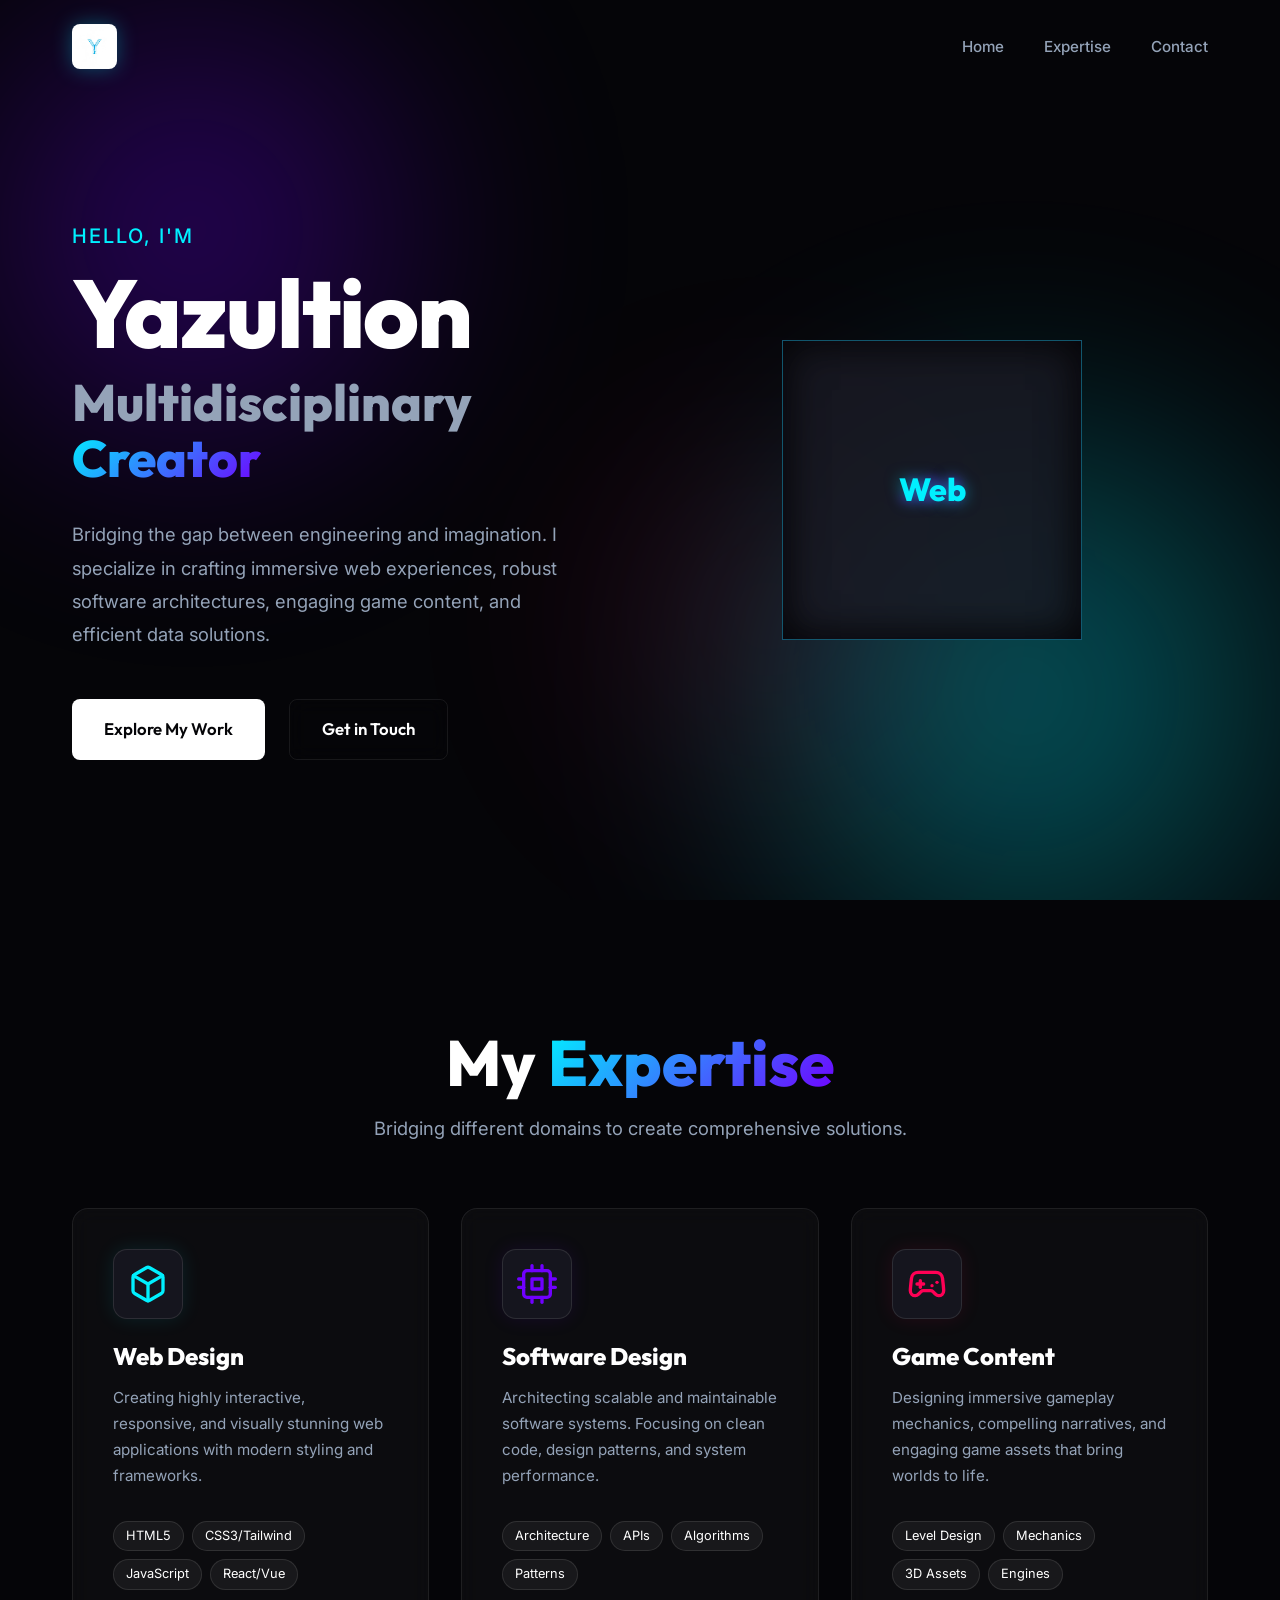
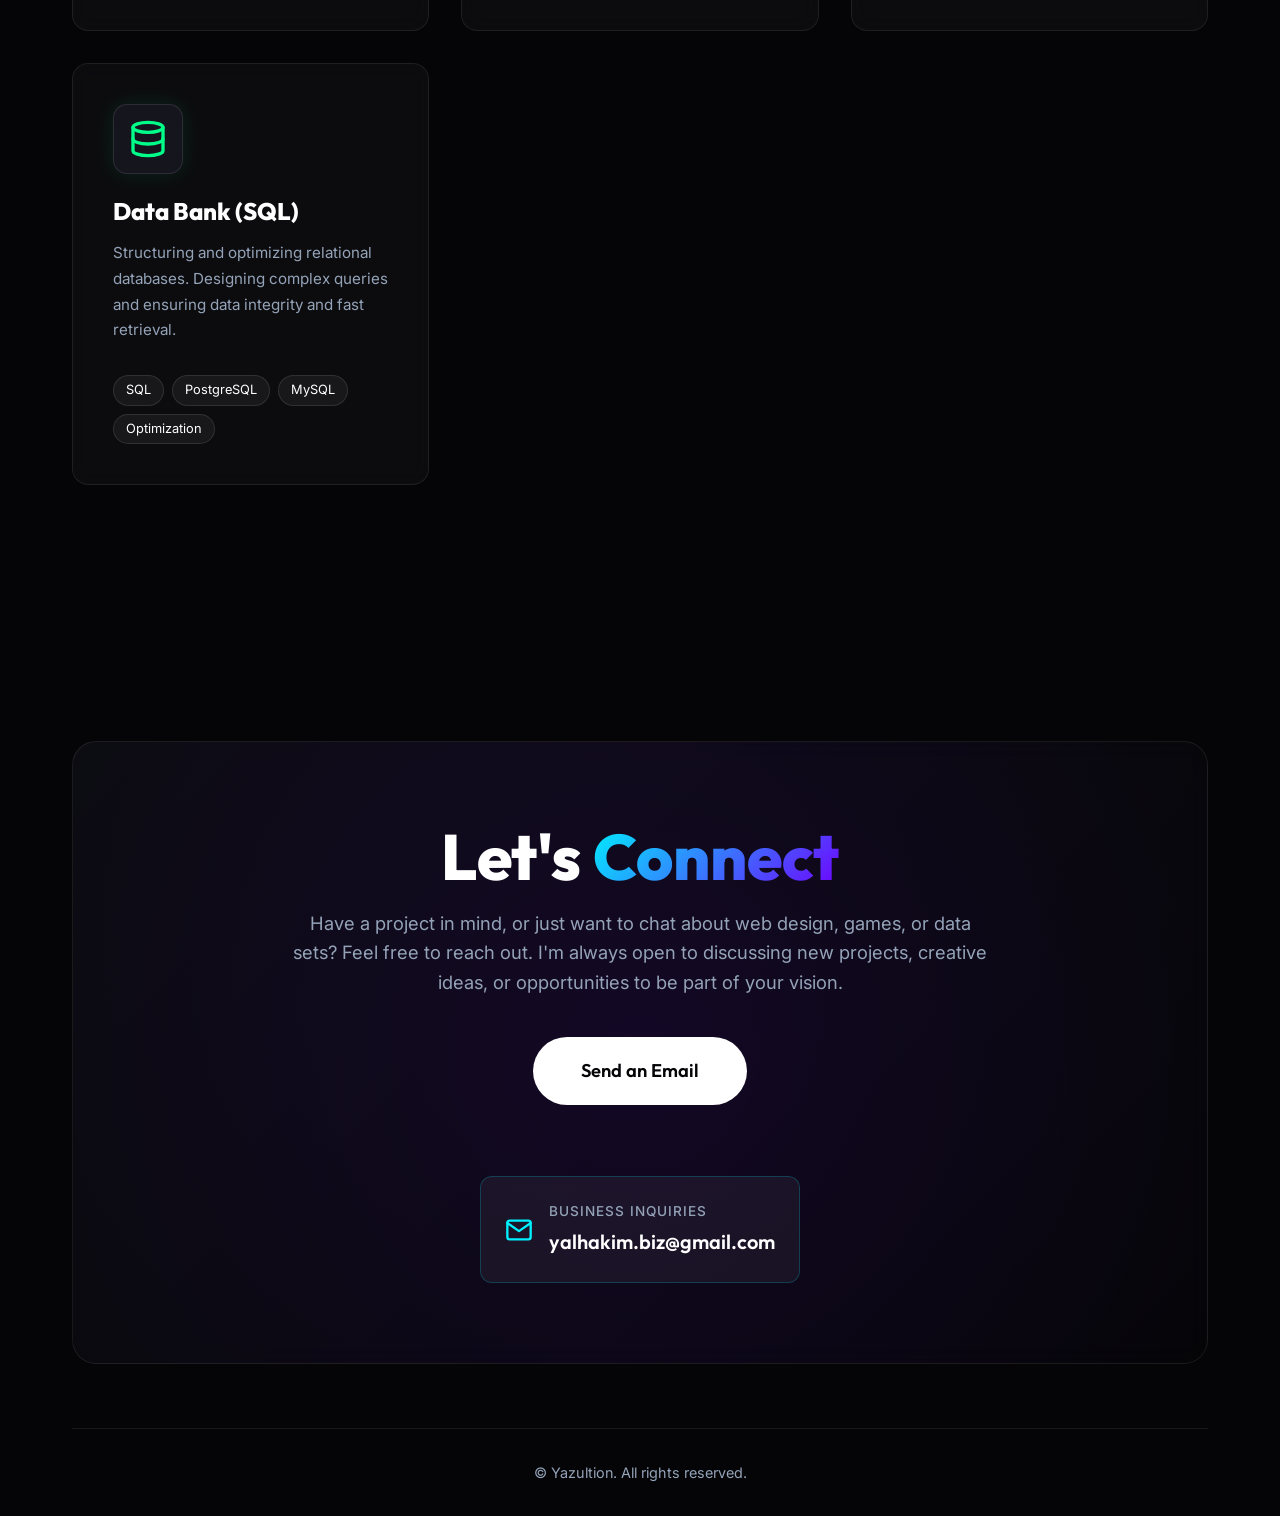
==== index.html @ 57353bc3 "Initial commit" ====
<!DOCTYPE html>
<html lang="en">

<head>
    <meta charset="UTF-8">
    <meta name="viewport" content="width=device-width, initial-scale=1.0">
    <title>Yazultion | Portfolio</title>
    <meta name="description"
        content="Portfolio of Yazultion - Web Design, Software Design, Game Content, Data Bank (SQL)">

    <!-- Google Fonts -->
    <link rel="preconnect" href="https://fonts.googleapis.com">
    <link rel="preconnect" href="https://fonts.gstatic.com" crossorigin>
    <link
        href="https://fonts.googleapis.com/css2?family=Inter:wght@300;400;500;600&family=Outfit:wght@400;600;800;900&display=swap"
        rel="stylesheet">

    <!-- Core Styles -->
    <link rel="stylesheet" href="style.css">

    <!-- Favicon -->
    <link rel="icon" type="image/png" href="Sophisticated%20Cyan%20'Y'%20Logo%20Design.png">
</head>

<body>
    <div class="background-effects">
        <div class="glow-orb orb-1"></div>
        <div class="glow-orb orb-2"></div>
        <div class="glow-orb orb-3"></div>
    </div>

    <!-- Navigation -->
    <nav class="navbar">
        <div class="nav-container">
            <a href="index.html" class="logo">
                <img src="Sophisticated%20Cyan%20'Y'%20Logo%20Design.png" alt="Yazultion" class="logo-img">
            </a>
            <ul class="nav-links">
                <li><a href="#home">Home</a></li>
                <li><a href="#expertise">Expertise</a></li>
                <li><a href="#contact">Contact</a></li>
            </ul>
        </div>
    </nav>

    <!-- Hero Section -->
    <section id="home" class="hero fade-in">
        <div class="hero-content">
            <p class="greeting">Hello, I'm</p>
            <h1 class="name">Yazultion</h1>
            <h2 class="role">Multidisciplinary <span class="gradient-text">Creator</span></h2>
            <p class="bio">
                Bridging the gap between engineering and imagination.
                I specialize in crafting immersive web experiences, robust software architectures,
                engaging game content, and efficient data solutions.
            </p>
            <div class="hero-cta">
                <a href="#expertise" class="btn btn-primary">Explore My Work</a>
                <a href="#contact" class="btn btn-secondary">Get in Touch</a>
            </div>
        </div>
        <div class="hero-visual">
            <!-- Geometric/Abstract representation of skills -->
            <div class="cube-container">
                <div class="cube">
                    <div class="face front">Web</div>
                    <div class="face back">SQL</div>
                    <div class="face right">Soft</div>
                    <div class="face left">Game</div>
                    <div class="face top">Code</div>
                    <div class="face bottom">Data</div>
                </div>
            </div>
        </div>
    </section>

    <!-- Expertise / Skills Section -->
    <section id="expertise" class="skills-section fade-in">
        <div class="section-header">
            <h2 class="section-title">My <span class="gradient-text">Expertise</span></h2>
            <p class="section-subtitle">Bridging different domains to create comprehensive solutions.</p>
        </div>

        <div class="skills-grid">
            <!-- Web Design -->
            <a href="web-design.html" class="skill-card hover-glow" style="text-decoration: none;"
                data-color="var(--accent-1)">
                <div class="card-icon">
                    <svg width="40" height="40" viewBox="0 0 24 24" fill="none" stroke="currentColor" stroke-width="2"
                        stroke-linecap="round" stroke-linejoin="round">
                        <path
                            d="M21 16V8a2 2 0 0 0-1-1.73l-7-4a2 2 0 0 0-2 0l-7 4A2 2 0 0 0 3 8v8a2 2 0 0 0 1 1.73l7 4a2 2 0 0 0 2 0l7-4A2 2 0 0 0 21 16z">
                        </path>
                        <polyline points="3.27 6.96 12 12.01 20.73 6.96"></polyline>
                        <line x1="12" y1="22.08" x2="12" y2="12"></line>
                    </svg>
                </div>
                <h3>Web Design</h3>
                <p>Creating highly interactive, responsive, and visually stunning web applications with modern styling
                    and frameworks.</p>
                <div class="tech-tags">
                    <span>HTML5</span>
                    <span>CSS3/Tailwind</span>
                    <span>JavaScript</span>
                    <span>React/Vue</span>
                </div>
            </a>

            <!-- Software Design -->
            <a href="software-design.html" class="skill-card hover-glow" style="text-decoration: none;"
                data-color="var(--accent-2)">
                <div class="card-icon">
                    <svg width="40" height="40" viewBox="0 0 24 24" fill="none" stroke="currentColor" stroke-width="2"
                        stroke-linecap="round" stroke-linejoin="round">
                        <rect x="4" y="4" width="16" height="16" rx="2" ry="2"></rect>
                        <rect x="9" y="9" width="6" height="6"></rect>
                        <line x1="9" y1="1" x2="9" y2="4"></line>
                        <line x1="15" y1="1" x2="15" y2="4"></line>
                        <line x1="9" y1="20" x2="9" y2="23"></line>
                        <line x1="15" y1="20" x2="15" y2="23"></line>
                        <line x1="20" y1="9" x2="23" y2="9"></line>
                        <line x1="20" y1="14" x2="23" y2="14"></line>
                        <line x1="1" y1="9" x2="4" y2="9"></line>
                        <line x1="1" y1="14" x2="4" y2="14"></line>
                    </svg>
                </div>
                <h3>Software Design</h3>
                <p>Architecting scalable and maintainable software systems. Focusing on clean code, design patterns, and
                    system performance.</p>
                <div class="tech-tags">
                    <span>Architecture</span>
                    <span>APIs</span>
                    <span>Algorithms</span>
                    <span>Patterns</span>
                </div>
            </a>

            <!-- Game Content -->
            <a href="game-content.html" class="skill-card hover-glow" style="text-decoration: none;"
                data-color="var(--accent-3)">
                <div class="card-icon">
                    <svg width="40" height="40" viewBox="0 0 24 24" fill="none" stroke="currentColor" stroke-width="2"
                        stroke-linecap="round" stroke-linejoin="round">
                        <line x1="6" y1="12" x2="10" y2="12"></line>
                        <line x1="8" y1="10" x2="8" y2="14"></line>
                        <line x1="15" y1="13" x2="15.01" y2="13"></line>
                        <line x1="18" y1="11" x2="18.01" y2="11"></line>
                        <path
                            d="M17.32 5H6.68a4 4 0 0 0-3.978 3.59c-.006.052-.01.101-.017.152C2.604 9.416 2 14.456 2 16a3 3 0 0 0 3 3c1 0 1.5-.5 2-1l1.414-1.414A2 2 0 0 1 9.828 16h4.344a2 2 0 0 1 1.414.586L17 18c.5.5 1 1 2 1a3 3 0 0 0 3-3c0-1.545-.604-6.584-.685-7.258-.007-.05-.011-.1-.017-.151A4 4 0 0 0 17.32 5z">
                        </path>
                    </svg>
                </div>
                <h3>Game Content</h3>
                <p>Designing immersive gameplay mechanics, compelling narratives, and engaging game assets that bring
                    worlds to life.</p>
                <div class="tech-tags">
                    <span>Level Design</span>
                    <span>Mechanics</span>
                    <span>3D Assets</span>
                    <span>Engines</span>
                </div>
            </a>

            <!-- Data Bank (SQL) -->
            <a href="data-bank.html" class="skill-card hover-glow" style="text-decoration: none;" data-color="#00ff88">
                <div class="card-icon">
                    <svg width="40" height="40" viewBox="0 0 24 24" fill="none" stroke="currentColor" stroke-width="2"
                        stroke-linecap="round" stroke-linejoin="round">
                        <ellipse cx="12" cy="5" rx="9" ry="3"></ellipse>
                        <path d="M21 12c0 1.66-4 3-9 3s-9-1.34-9-3"></path>
                        <path d="M3 5v14c0 1.66 4 3 9 3s9-1.34 9-3V5"></path>
                    </svg>
                </div>
                <h3>Data Bank (SQL)</h3>
                <p>Structuring and optimizing relational databases. Designing complex queries and ensuring data
                    integrity and fast retrieval.</p>
                <div class="tech-tags">
                    <span>SQL</span>
                    <span>PostgreSQL</span>
                    <span>MySQL</span>
                    <span>Optimization</span>
                </div>
            </a>
        </div>
    </section>

    <!-- Contact & Footer Section -->
    <section id="contact" class="contact-section fade-in">
        <div class="contact-container">
            <div class="contact-text">
                <h2 class="section-title">Let's <span class="gradient-text">Connect</span></h2>
                <p>Have a project in mind, or just want to chat about web design, games, or data sets? Feel free to
                    reach out. I'm always open to discussing new projects, creative ideas, or opportunities to be part
                    of your vision.</p>
                <a href="mailto:yalhakim.biz@gmail.com" class="btn btn-primary contact-btn">Send an Email</a>
            </div>

            <div class="business-email-box"
                style="margin-top: 1rem; padding: 1.5rem; background: rgba(255, 255, 255, 0.05); border: 1px solid rgba(0, 240, 255, 0.2); border-radius: 12px; display: inline-flex; align-items: center; gap: 1rem; transition: all 0.3s ease;">
                <svg width="28" height="28" viewBox="0 0 24 24" fill="none" stroke="var(--accent-1)" stroke-width="2"
                    stroke-linecap="round" stroke-linejoin="round">
                    <path d="M4 4h16c1.1 0 2 .9 2 2v12c0 1.1-.9 2-2 2H4c-1.1 0-2-.9-2-2V6c0-1.1.9-2 2-2z"></path>
                    <polyline points="22,6 12,13 2,6"></polyline>
                </svg>
                <div style="text-align: left;">
                    <div
                        style="font-size: 0.85rem; color: var(--text-secondary); text-transform: uppercase; letter-spacing: 1px; font-weight: 500;">
                        Business Inquiries</div>
                    <a href="mailto:yalhakim.biz@gmail.com"
                        style="color: var(--text-primary); text-decoration: none; font-size: 1.25rem; font-family: var(--font-heading); font-weight: 600; display: block; margin-top: 0.2rem;">yalhakim.biz@gmail.com</a>
                </div>
            </div>
        </div>

        <footer class="footer">
            <p>&copy; <span id="current-year"></span> Yazultion. All rights reserved.</p>
        </footer>
    </section>

    <!-- Core Logic -->
    <script src="script.js"></script>
</body>

</html>
---- style.css ----
/* =========================================
   CSS Reset & Custom Properties
   ========================================= */
:root {
    /* Colors */
    --bg-color: #050508;
    --surface-color: rgba(255, 255, 255, 0.03);
    --surface-border: rgba(255, 255, 255, 0.08);

    --text-primary: #ffffff;
    --text-secondary: #94a3b8;

    --accent-1: #00f0ff;
    /* Electric Cyan */
    --accent-2: #7000ff;
    /* Neon Purple */
    --accent-3: #ff0055;
    /* Hot Pink */

    /* Typography */
    --font-heading: 'Outfit', sans-serif;
    --font-body: 'Inter', sans-serif;

    /* Layout */
    --container-width: 1200px;
}

* {
    margin: 0;
    padding: 0;
    box-sizing: border-box;
}

html {
    scroll-behavior: smooth;
}

body {
    background-color: var(--bg-color);
    color: var(--text-primary);
    font-family: var(--font-body);
    line-height: 1.6;
    overflow-x: hidden;
    position: relative;
}

::selection {
    background-color: var(--accent-2);
    color: white;
}

/* =========================================
   Background Effects
   ========================================= */
.background-effects {
    position: fixed;
    top: 0;
    left: 0;
    width: 100vw;
    height: 100vh;
    z-index: -1;
    overflow: hidden;
    pointer-events: none;
}

.glow-orb {
    position: absolute;
    border-radius: 50%;
    filter: blur(100px);
    opacity: 0.4;
    animation: float 20s infinite alternate cubic-bezier(0.4, 0, 0.2, 1);
}

.orb-1 {
    top: -10%;
    left: -10%;
    width: 50vw;
    height: 50vw;
    background: radial-gradient(circle, var(--accent-2) 0%, transparent 70%);
}

.orb-2 {
    bottom: -20%;
    right: -10%;
    width: 60vw;
    height: 60vw;
    background: radial-gradient(circle, var(--accent-1) 0%, transparent 70%);
    animation-delay: -5s;
}

.orb-3 {
    top: 40%;
    left: 40%;
    width: 40vw;
    height: 40vw;
    background: radial-gradient(circle, var(--accent-3) 0%, transparent 70%);
    opacity: 0.15;
    animation-delay: -10s;
}

@keyframes float {
    0% {
        transform: translate(0, 0) scale(1);
    }

    100% {
        transform: translate(5%, 10%) scale(1.1);
    }
}

/* =========================================
   Typography & Utilities
   ========================================= */
h1,
h2,
h3,
h4,
h5,
h6 {
    font-family: var(--font-heading);
    font-weight: 800;
    line-height: 1.1;
}

.gradient-text {
    background: linear-gradient(135deg, var(--accent-1), var(--accent-2));
    -webkit-background-clip: text;
    -webkit-text-fill-color: transparent;
    background-clip: text;
    display: inline-block;
}

.fade-in {
    opacity: 0;
    transform: translateY(30px);
    transition: opacity 1s cubic-bezier(0.2, 0.8, 0.2, 1),
        transform 1s cubic-bezier(0.2, 0.8, 0.2, 1);
}

.fade-in.visible {
    opacity: 1;
    transform: translateY(0);
}

/* =========================================
   Navigation
   ========================================= */
.navbar {
    position: fixed;
    top: 0;
    left: 0;
    width: 100%;
    padding: 1.5rem 0;
    z-index: 100;
    transition: all 0.4s ease;
    backdrop-filter: blur(0px);
    background: transparent;
    border-bottom: 1px solid transparent;
}

.navbar.scrolled {
    padding: 1rem 0;
    background: rgba(5, 5, 8, 0.7);
    backdrop-filter: blur(12px);
    border-bottom: 1px solid var(--surface-border);
}

.nav-container {
    max-width: var(--container-width);
    margin: 0 auto;
    padding: 0 2rem;
    display: flex;
    justify-content: space-between;
    align-items: center;
}

.logo {
    display: flex;
    align-items: center;
    text-decoration: none;
}

.logo-img {
    height: 45px;
    /* Adjust as needed */
    width: auto;
    object-fit: contain;
    border-radius: 8px;
    filter: drop-shadow(0 0 10px rgba(0, 240, 255, 0.3));
    /* Cyan glow */
}

.nav-links {
    display: flex;
    list-style: none;
    gap: 2.5rem;
}

.nav-links a {
    color: var(--text-secondary);
    text-decoration: none;
    font-size: 0.95rem;
    font-weight: 500;
    transition: color 0.3s ease;
    position: relative;
}

.nav-links a::after {
    content: '';
    position: absolute;
    bottom: -5px;
    left: 0;
    width: 0;
    height: 2px;
    background: linear-gradient(90deg, var(--accent-1), var(--accent-2));
    transition: width 0.3s ease;
}

.nav-links a:hover {
    color: var(--text-primary);
}

.nav-links a:hover::after {
    width: 100%;
}

/* =========================================
   Buttons
   ========================================= */
.btn {
    display: inline-flex;
    align-items: center;
    justify-content: center;
    padding: 1rem 2rem;
    border-radius: 8px;
    font-family: var(--font-heading);
    font-weight: 600;
    text-decoration: none;
    transition: all 0.3s ease;
    cursor: pointer;
    font-size: 1.05rem;
    position: relative;
    overflow: hidden;
    z-index: 1;
}

.btn-primary {
    background: var(--text-primary);
    color: var(--bg-color);
    border: none;
}

.btn-primary::before {
    content: '';
    position: absolute;
    top: 0;
    left: 0;
    width: 100%;
    height: 100%;
    background: linear-gradient(135deg, var(--accent-1), var(--accent-2));
    z-index: -1;
    opacity: 0;
    transition: opacity 0.3s ease;
}

.btn-primary:hover {
    color: white;
    box-shadow: 0 10px 25px rgba(112, 0, 255, 0.4);
    transform: translateY(-2px);
}

.btn-primary:hover::before {
    opacity: 1;
}

.btn-secondary {
    background: transparent;
    color: var(--text-primary);
    border: 1px solid var(--surface-border);
    backdrop-filter: blur(10px);
}

.btn-secondary:hover {
    border-color: rgba(255, 255, 255, 0.3);
    background: rgba(255, 255, 255, 0.05);
    transform: translateY(-2px);
}

/* =========================================
   Hero Section
   ========================================= */
.hero {
    min-height: 100vh;
    display: flex;
    align-items: center;
    padding: 0 2rem;
    max-width: var(--container-width);
    margin: 0 auto;
    position: relative;
    padding-top: 80px;
    /* Account for navbar */
}

.hero-content {
    flex: 1;
    z-index: 10;
    padding-right: 2rem;
}

.greeting {
    font-size: 1.25rem;
    color: var(--accent-1);
    font-weight: 500;
    margin-bottom: 0.5rem;
    letter-spacing: 2px;
    text-transform: uppercase;
}

.name {
    font-size: clamp(4rem, 8vw, 6rem);
    margin-bottom: 0.5rem;
    letter-spacing: -2px;
}

.role {
    font-size: clamp(2rem, 4vw, 3.5rem);
    color: var(--text-secondary);
    margin-bottom: 2rem;
}

.bio {
    font-size: 1.15rem;
    color: var(--text-secondary);
    max-width: 500px;
    margin-bottom: 3rem;
    line-height: 1.8;
}

.hero-cta {
    display: flex;
    gap: 1.5rem;
}

.hero-visual {
    flex: 1;
    display: flex;
    justify-content: center;
    align-items: center;
    perspective: 1000px;
}

/* CSS 3D Cube Animation */
.cube-container {
    width: 300px;
    height: 300px;
}

.cube {
    width: 100%;
    height: 100%;
    position: relative;
    transform-style: preserve-3d;
    animation: rotate 20s infinite linear;
}

.face {
    position: absolute;
    width: 300px;
    height: 300px;
    background: rgba(25, 25, 35, 0.6);
    border: 1px solid rgba(255, 255, 255, 0.1);
    backdrop-filter: blur(5px);
    display: flex;
    align-items: center;
    justify-content: center;
    font-family: var(--font-heading);
    font-size: 2rem;
    font-weight: 800;
    color: rgba(255, 255, 255, 0.8);
    box-shadow: inset 0 0 40px rgba(0, 0, 0, 0.8);
}

.front {
    transform: translateZ(150px);
    border-color: rgba(0, 240, 255, 0.3);
    color: var(--accent-1);
    text-shadow: 0 0 15px rgba(0, 240, 255, 0.5);
}

.back {
    transform: rotateY(180deg) translateZ(150px);
    border-color: rgba(112, 0, 255, 0.3);
    color: var(--accent-2);
    text-shadow: 0 0 15px rgba(112, 0, 255, 0.5);
}

.right {
    transform: rotateY(90deg) translateZ(150px);
}

.left {
    transform: rotateY(-90deg) translateZ(150px);
}

.top {
    transform: rotateX(90deg) translateZ(150px);
}

.bottom {
    transform: rotateX(-90deg) translateZ(150px);
}

@keyframes rotate {
    0% {
        transform: rotateX(0deg) rotateY(0deg);
    }

    100% {
        transform: rotateX(360deg) rotateY(360deg);
    }
}

/* =========================================
   Responsive Media Queries
   ========================================= */
@media (max-width: 992px) {
    .hero {
        flex-direction: column;
        justify-content: center;
        text-align: center;
        gap: 4rem;
    }

    .hero-content {
        padding-right: 0;
        display: flex;
        flex-direction: column;
        align-items: center;
    }

    .bio {
        text-align: center;
    }

    .cube-container {
        width: 250px;
        height: 250px;
    }

    .face {
        width: 250px;
        height: 250px;
    }

    .front {
        transform: translateZ(125px);
    }

    .back {
        transform: rotateY(180deg) translateZ(125px);
    }

    .right {
        transform: rotateY(90deg) translateZ(125px);
    }

    .left {
        transform: rotateY(-90deg) translateZ(125px);
    }

    .top {
        transform: rotateX(90deg) translateZ(125px);
    }

    .bottom {
        transform: rotateX(-90deg) translateZ(125px);
    }
}

@media (max-width: 768px) {
    .nav-links {
        display: none;
        /* simple burger menu could be added later */
    }

    .hero-cta {
        flex-direction: column;
        width: 100%;
        max-width: 300px;
    }
}

/* =========================================
   Skills Section
   ========================================= */
.skills-section {
    padding: 8rem 2rem;
    max-width: var(--container-width);
    margin: 0 auto;
    position: relative;
    z-index: 10;
}

.section-header {
    text-align: center;
    margin-bottom: 4rem;
}

.section-title {
    font-size: clamp(2.5rem, 5vw, 4rem);
    margin-bottom: 1rem;
}

.section-subtitle {
    color: var(--text-secondary);
    font-size: 1.15rem;
    max-width: 600px;
    margin: 0 auto;
}

.skills-grid {
    display: grid;
    grid-template-columns: repeat(auto-fit, minmax(280px, 1fr));
    gap: 2rem;
}

.skill-card {
    background: var(--surface-color);
    border: 1px solid var(--surface-border);
    border-radius: 16px;
    padding: 2.5rem;
    backdrop-filter: blur(10px);
    transition: all 0.4s ease;
    position: relative;
    overflow: hidden;
    cursor: pointer;
    display: flex;
    flex-direction: column;
}

.skill-card::before {
    content: '';
    position: absolute;
    top: 0;
    left: 0;
    width: 100%;
    height: 100%;
    background: radial-gradient(800px circle at var(--mouse-x, 0) var(--mouse-y, 0), rgba(255, 255, 255, 0.06), transparent 40%);
    z-index: 0;
    opacity: 0;
    transition: opacity 0.3s ease;
    pointer-events: none;
}

.skill-card:hover::before {
    opacity: 1;
}

.skill-card>* {
    z-index: 1;
    position: relative;
}

.skill-card:hover {
    transform: translateY(-5px);
    border-color: rgba(255, 255, 255, 0.2);
    box-shadow: 0 15px 30px rgba(0, 0, 0, 0.4);
}

.card-icon {
    width: 70px;
    height: 70px;
    background: rgba(25, 25, 35, 0.8);
    border: 1px solid rgba(255, 255, 255, 0.1);
    border-radius: 14px;
    display: flex;
    align-items: center;
    justify-content: center;
    margin-bottom: 1.5rem;
    transition: all 0.3s ease;
}

.skill-card:nth-child(1) .card-icon {
    color: var(--accent-1);
    box-shadow: 0 0 20px rgba(0, 240, 255, 0.1);
}

.skill-card:nth-child(2) .card-icon {
    color: var(--accent-2);
    box-shadow: 0 0 20px rgba(112, 0, 255, 0.1);
}

.skill-card:nth-child(3) .card-icon {
    color: var(--accent-3);
    box-shadow: 0 0 20px rgba(255, 0, 85, 0.1);
}

.skill-card:nth-child(4) .card-icon {
    color: #00ff88;
    box-shadow: 0 0 20px rgba(0, 255, 136, 0.1);
}

.skill-card:hover .card-icon {
    transform: scale(1.1);
}

.skill-card h3 {
    font-size: 1.5rem;
    margin-bottom: 1rem;
    color: var(--text-primary);
}

.skill-card p {
    color: var(--text-secondary);
    font-size: 0.95rem;
    line-height: 1.7;
    margin-bottom: 2rem;
    flex-grow: 1;
}

.tech-tags {
    display: flex;
    flex-wrap: wrap;
    gap: 0.5rem;
    margin-top: auto;
}

.tech-tags span {
    background: rgba(255, 255, 255, 0.05);
    border: 1px solid rgba(255, 255, 255, 0.1);
    padding: 0.25rem 0.75rem;
    border-radius: 20px;
    font-size: 0.8rem;
    color: var(--text-primary);
}

/* =========================================
   Contact & Footer
   ========================================= */
.contact-section {
    padding: 8rem 2rem 2rem;
    max-width: var(--container-width);
    margin: 0 auto;
    position: relative;
    z-index: 10;
}

.contact-container {
    background: linear-gradient(135deg, rgba(25, 25, 35, 0.4), rgba(5, 5, 8, 0.6));
    border: 1px solid var(--surface-border);
    border-radius: 24px;
    padding: 5rem 3rem;
    text-align: center;
    backdrop-filter: blur(12px);
    margin-bottom: 4rem;
    position: relative;
    overflow: hidden;
}

.contact-container::before {
    content: '';
    position: absolute;
    top: -50%;
    left: -50%;
    width: 200%;
    height: 200%;
    background: radial-gradient(circle at center, rgba(112, 0, 255, 0.1) 0%, transparent 50%);
    z-index: -1;
    pointer-events: none;
}

.contact-text {
    max-width: 700px;
    margin: 0 auto 3rem;
}

.contact-text p {
    color: var(--text-secondary);
    font-size: 1.15rem;
    margin-bottom: 2.5rem;
}

.contact-btn {
    padding: 1.2rem 3rem;
    font-size: 1.15rem;
    border-radius: 50px;
    /* Pillow shape for contact */
    text-decoration: none;
    display: inline-block;
}

.social-links {
    display: flex;
    justify-content: center;
    gap: 1.5rem;
}

.social-icon {
    width: 50px;
    height: 50px;
    border-radius: 50%;
    background: rgba(255, 255, 255, 0.05);
    border: 1px solid rgba(255, 255, 255, 0.1);
    display: flex;
    align-items: center;
    justify-content: center;
    color: var(--text-secondary);
    transition: all 0.3s ease;
}

.social-icon:hover {
    color: var(--accent-1);
    background: rgba(255, 255, 255, 0.1);
    border-color: rgba(0, 240, 255, 0.3);
    transform: translateY(-5px);
    box-shadow: 0 10px 20px rgba(0, 240, 255, 0.15);
}

.footer {
    text-align: center;
    padding-top: 2rem;
    border-top: 1px solid var(--surface-border);
    color: var(--text-secondary);
    font-size: 0.9rem;
}

@media (max-width: 768px) {
    .contact-container {
        padding: 3rem 1.5rem;
    }
}
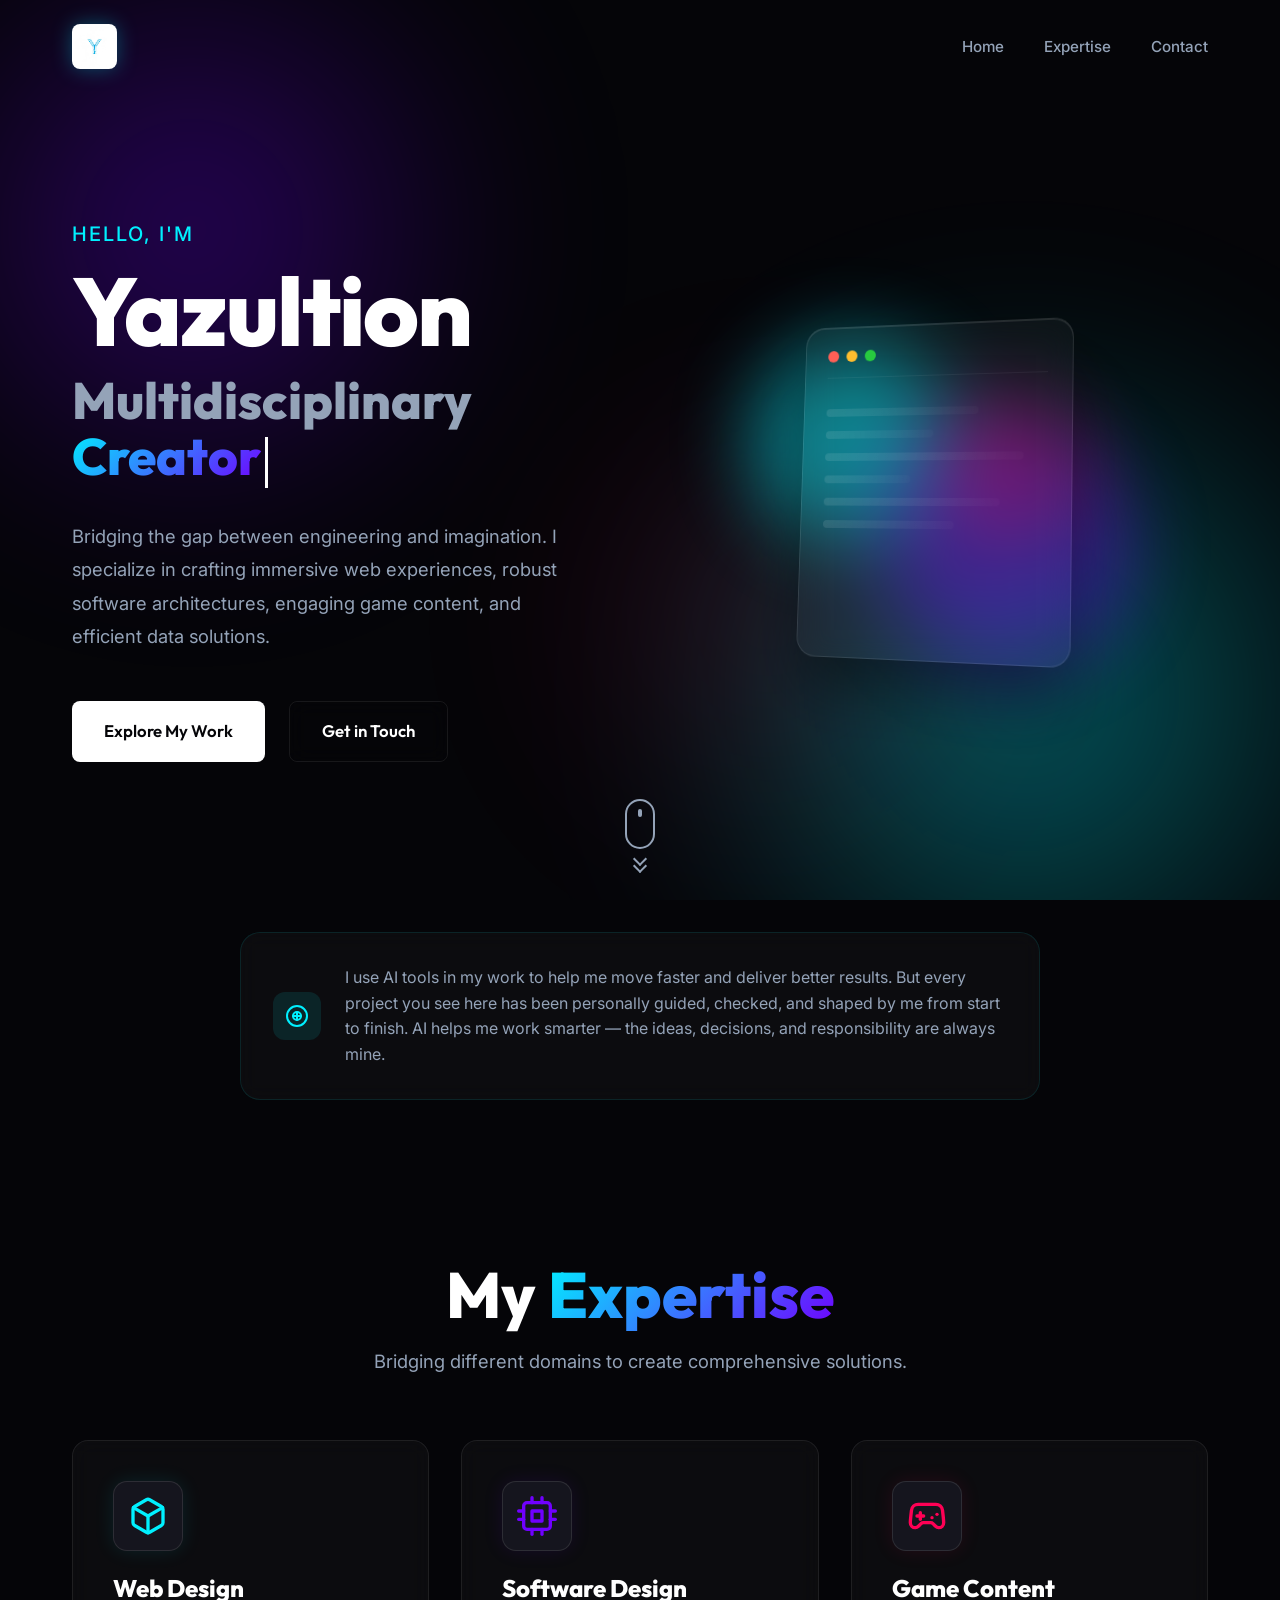
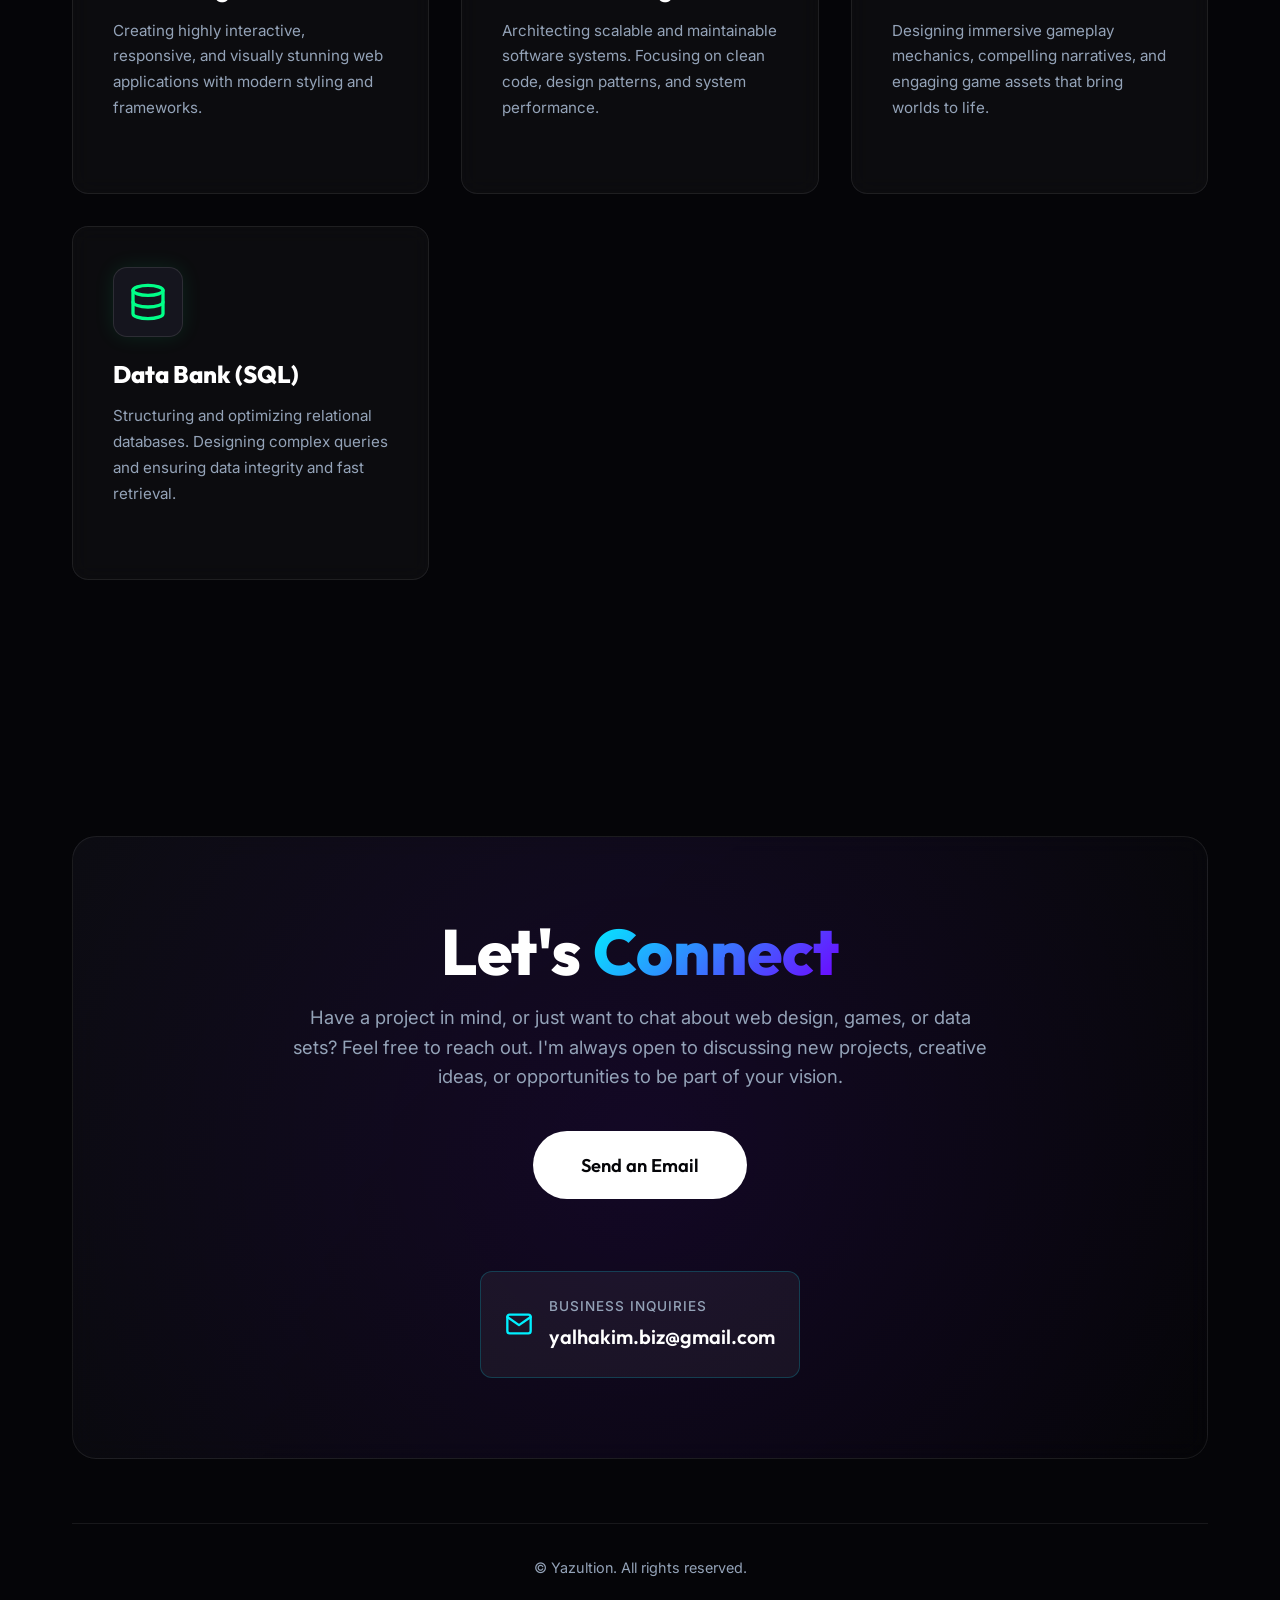
==== commit abf56a15: "Updated website" ====
--- a/index.html
+++ b/index.html
@@ -48,7 +48,8 @@
         <div class="hero-content">
             <p class="greeting">Hello, I'm</p>
             <h1 class="name">Yazultion</h1>
-            <h2 class="role">Multidisciplinary <span class="gradient-text">Creator</span></h2>
+            <h2 class="role">Multidisciplinary <br><span class="gradient-text typing-text"></span><span
+                    class="typing-cursor"></span></h2>
             <p class="bio">
                 Bridging the gap between engineering and imagination.
                 I specialize in crafting immersive web experiences, robust software architectures,
@@ -60,17 +61,59 @@
             </div>
         </div>
         <div class="hero-visual">
-            <!-- Geometric/Abstract representation of skills -->
-            <div class="cube-container">
-                <div class="cube">
-                    <div class="face front">Web</div>
-                    <div class="face back">SQL</div>
-                    <div class="face right">Soft</div>
-                    <div class="face left">Game</div>
-                    <div class="face top">Code</div>
-                    <div class="face bottom">Data</div>
-                </div>
-            </div>
+            <!-- Glassmorphism abstract representation -->
+            <div class="glass-composition">
+                <div class="glass-shape shape-1"></div>
+                <div class="glass-shape shape-2"></div>
+                <div class="glass-shape shape-3"></div>
+
+                <div class="glass-main-card">
+                    <div class="glass-header">
+                        <span class="dot red"></span>
+                        <span class="dot yellow"></span>
+                        <span class="dot green"></span>
+                    </div>
+                    <div class="code-lines">
+                        <div class="line w-70"></div>
+                        <div class="line w-50"></div>
+                        <div class="line w-90"></div>
+                        <div class="line w-40"></div>
+                        <div class="line w-80"></div>
+                        <div class="line w-60"></div>
+                    </div>
+                </div>
+            </div>
+        </div>
+
+        <!-- Scroll Indicator -->
+        <a href="#expertise" class="scroll-indicator">
+            <div class="mouse">
+                <div class="wheel"></div>
+            </div>
+            <div class="arrows">
+                <span></span>
+                <span></span>
+            </div>
+        </a>
+    </section>
+
+    <!-- AI Usage Statement -->
+    <section class="ai-statement-section fade-in">
+        <div class="ai-statement-card">
+            <div class="ai-icon">
+                <svg width="24" height="24" viewBox="0 0 24 24" fill="none" stroke="var(--accent-1)" stroke-width="2"
+                    stroke-linecap="round" stroke-linejoin="round">
+                    <path d="M12 2a10 10 0 1 0 10 10A10 10 0 0 0 12 2z"></path>
+                    <path d="M12 16a4 4 0 1 0 0-8 4 4 0 0 0 0 8z"></path>
+                    <line x1="12" y1="8" x2="12" y2="16"></line>
+                    <line x1="8" y1="12" x2="16" y2="12"></line>
+                </svg>
+            </div>
+            <p class="ai-text">
+                I use AI tools in my work to help me move faster and deliver better results. But every project you see
+                here has been personally guided, checked, and shaped by me from start to finish. AI helps me work
+                smarter — the ideas, decisions, and responsibility are always mine.
+            </p>
         </div>
     </section>
 
@@ -84,7 +127,7 @@
         <div class="skills-grid">
             <!-- Web Design -->
             <a href="web-design.html" class="skill-card hover-glow" style="text-decoration: none;"
-                data-color="var(--accent-1)">
+                data-color="var(--accent-1)" aria-label="Web Design Expertise">
                 <div class="card-icon">
                     <svg width="40" height="40" viewBox="0 0 24 24" fill="none" stroke="currentColor" stroke-width="2"
                         stroke-linecap="round" stroke-linejoin="round">
@@ -98,17 +141,11 @@
                 <h3>Web Design</h3>
                 <p>Creating highly interactive, responsive, and visually stunning web applications with modern styling
                     and frameworks.</p>
-                <div class="tech-tags">
-                    <span>HTML5</span>
-                    <span>CSS3/Tailwind</span>
-                    <span>JavaScript</span>
-                    <span>React/Vue</span>
-                </div>
             </a>
 
             <!-- Software Design -->
             <a href="software-design.html" class="skill-card hover-glow" style="text-decoration: none;"
-                data-color="var(--accent-2)">
+                data-color="var(--accent-2)" aria-label="Software Design Expertise">
                 <div class="card-icon">
                     <svg width="40" height="40" viewBox="0 0 24 24" fill="none" stroke="currentColor" stroke-width="2"
                         stroke-linecap="round" stroke-linejoin="round">
@@ -127,17 +164,11 @@
                 <h3>Software Design</h3>
                 <p>Architecting scalable and maintainable software systems. Focusing on clean code, design patterns, and
                     system performance.</p>
-                <div class="tech-tags">
-                    <span>Architecture</span>
-                    <span>APIs</span>
-                    <span>Algorithms</span>
-                    <span>Patterns</span>
-                </div>
             </a>
 
             <!-- Game Content -->
             <a href="game-content.html" class="skill-card hover-glow" style="text-decoration: none;"
-                data-color="var(--accent-3)">
+                data-color="var(--accent-3)" aria-label="Game Content Expertise">
                 <div class="card-icon">
                     <svg width="40" height="40" viewBox="0 0 24 24" fill="none" stroke="currentColor" stroke-width="2"
                         stroke-linecap="round" stroke-linejoin="round">
@@ -153,16 +184,11 @@
                 <h3>Game Content</h3>
                 <p>Designing immersive gameplay mechanics, compelling narratives, and engaging game assets that bring
                     worlds to life.</p>
-                <div class="tech-tags">
-                    <span>Level Design</span>
-                    <span>Mechanics</span>
-                    <span>3D Assets</span>
-                    <span>Engines</span>
-                </div>
             </a>
 
             <!-- Data Bank (SQL) -->
-            <a href="data-bank.html" class="skill-card hover-glow" style="text-decoration: none;" data-color="#00ff88">
+            <a href="data-bank.html" class="skill-card hover-glow" style="text-decoration: none;" data-color="#00ff88"
+                aria-label="Data Bank SQL Expertise">
                 <div class="card-icon">
                     <svg width="40" height="40" viewBox="0 0 24 24" fill="none" stroke="currentColor" stroke-width="2"
                         stroke-linecap="round" stroke-linejoin="round">
@@ -174,12 +200,6 @@
                 <h3>Data Bank (SQL)</h3>
                 <p>Structuring and optimizing relational databases. Designing complex queries and ensuring data
                     integrity and fast retrieval.</p>
-                <div class="tech-tags">
-                    <span>SQL</span>
-                    <span>PostgreSQL</span>
-                    <span>MySQL</span>
-                    <span>Optimization</span>
-                </div>
             </a>
         </div>
     </section>
--- a/style.css
+++ b/style.css
@@ -43,6 +43,13 @@
     overflow-x: hidden;
     position: relative;
 }
+
+/* =========================================
+   Global UI Enhancements
+   ========================================= */
+
+
+
 
 ::selection {
     background-color: var(--accent-2);
@@ -123,11 +130,28 @@
 }
 
 .gradient-text {
-    background: linear-gradient(135deg, var(--accent-1), var(--accent-2));
+    background: linear-gradient(135deg, var(--accent-1), var(--accent-2), var(--accent-3), var(--accent-1));
+    background-size: 300% 300%;
     -webkit-background-clip: text;
+    background-clip: text;
     -webkit-text-fill-color: transparent;
     background-clip: text;
     display: inline-block;
+    animation: gradientShine 6s ease infinite;
+}
+
+@keyframes gradientShine {
+    0% {
+        background-position: 0% 50%;
+    }
+
+    50% {
+        background-position: 100% 50%;
+    }
+
+    100% {
+        background-position: 0% 50%;
+    }
 }
 
 .fade-in {
@@ -153,6 +177,7 @@
     padding: 1.5rem 0;
     z-index: 100;
     transition: all 0.4s ease;
+    -webkit-backdrop-filter: blur(0px);
     backdrop-filter: blur(0px);
     background: transparent;
     border-bottom: 1px solid transparent;
@@ -161,6 +186,7 @@
 .navbar.scrolled {
     padding: 1rem 0;
     background: rgba(5, 5, 8, 0.7);
+    -webkit-backdrop-filter: blur(12px);
     backdrop-filter: blur(12px);
     border-bottom: 1px solid var(--surface-border);
 }
@@ -277,6 +303,7 @@
     background: transparent;
     color: var(--text-primary);
     border: 1px solid var(--surface-border);
+    -webkit-backdrop-filter: blur(10px);
     backdrop-filter: blur(10px);
 }
 
@@ -341,82 +368,317 @@
     gap: 1.5rem;
 }
 
+.typing-cursor {
+    display: inline-block;
+    width: 3px;
+    height: 1em;
+    background-color: var(--text-primary);
+    margin-left: 4px;
+    vertical-align: middle;
+    animation: blink 1s step-end infinite;
+}
+
+@keyframes blink {
+
+    0%,
+    100% {
+        opacity: 1;
+    }
+
+    50% {
+        opacity: 0;
+    }
+}
+
 .hero-visual {
     flex: 1;
     display: flex;
     justify-content: center;
     align-items: center;
-    perspective: 1000px;
-}
-
-/* CSS 3D Cube Animation */
-.cube-container {
-    width: 300px;
-    height: 300px;
-}
-
-.cube {
-    width: 100%;
-    height: 100%;
-    position: relative;
-    transform-style: preserve-3d;
-    animation: rotate 20s infinite linear;
-}
-
-.face {
-    position: absolute;
-    width: 300px;
-    height: 300px;
-    background: rgba(25, 25, 35, 0.6);
-    border: 1px solid rgba(255, 255, 255, 0.1);
-    backdrop-filter: blur(5px);
+    position: relative;
+}
+
+/* Glassmorphism Composition */
+.glass-composition {
+    position: relative;
+    width: 400px;
+    height: 400px;
     display: flex;
     align-items: center;
     justify-content: center;
-    font-family: var(--font-heading);
-    font-size: 2rem;
-    font-weight: 800;
-    color: rgba(255, 255, 255, 0.8);
-    box-shadow: inset 0 0 40px rgba(0, 0, 0, 0.8);
-}
-
-.front {
-    transform: translateZ(150px);
-    border-color: rgba(0, 240, 255, 0.3);
-    color: var(--accent-1);
-    text-shadow: 0 0 15px rgba(0, 240, 255, 0.5);
-}
-
-.back {
-    transform: rotateY(180deg) translateZ(150px);
-    border-color: rgba(112, 0, 255, 0.3);
-    color: var(--accent-2);
-    text-shadow: 0 0 15px rgba(112, 0, 255, 0.5);
-}
-
-.right {
-    transform: rotateY(90deg) translateZ(150px);
-}
-
-.left {
-    transform: rotateY(-90deg) translateZ(150px);
-}
-
-.top {
-    transform: rotateX(90deg) translateZ(150px);
-}
-
-.bottom {
-    transform: rotateX(-90deg) translateZ(150px);
-}
-
-@keyframes rotate {
+}
+
+.glass-shape {
+    position: absolute;
+    border-radius: 50%;
+    filter: blur(40px);
+    z-index: 1;
+    animation: floatShape 10s ease-in-out infinite alternate;
+}
+
+.shape-1 {
+    width: 200px;
+    height: 200px;
+    background: var(--accent-1);
+    top: 50Px;
+    left: 20px;
+    opacity: 0.5;
+}
+
+.shape-2 {
+    width: 250px;
+    height: 250px;
+    background: var(--accent-2);
+    bottom: 20px;
+    right: 0px;
+    opacity: 0.4;
+    animation-delay: -3s;
+}
+
+.shape-3 {
+    width: 150px;
+    height: 150px;
+    background: var(--accent-3);
+    top: 100px;
+    right: 50px;
+    opacity: 0.3;
+    animation-delay: -7s;
+}
+
+.glass-main-card {
+    width: 280px;
+    height: 340px;
+    background: rgba(255, 255, 255, 0.03);
+    border: 1px solid rgba(255, 255, 255, 0.1);
+    border-radius: 20px;
+    -webkit-backdrop-filter: blur(16px);
+    backdrop-filter: blur(16px);
+    z-index: 2;
+    padding: 1.5rem;
+    box-shadow: 0 30px 60px rgba(0, 0, 0, 0.4), inset 0 1px 0 rgba(255, 255, 255, 0.1);
+    transform: perspective(1000px) rotateY(-15deg) rotateX(5deg);
+    transition: transform 0.5s cubic-bezier(0.2, 0.8, 0.2, 1);
+    animation: floatCard 8s ease-in-out infinite alternate;
+}
+
+.glass-composition:hover .glass-main-card {
+    transform: perspective(1000px) rotateY(-5deg) rotateX(2deg) translateY(-10px);
+}
+
+.glass-header {
+    display: flex;
+    gap: 8px;
+    margin-bottom: 2rem;
+    padding-bottom: 1rem;
+    border-bottom: 1px solid rgba(255, 255, 255, 0.05);
+}
+
+.dot {
+    width: 12px;
+    height: 12px;
+    border-radius: 50%;
+}
+
+.dot.red {
+    background: #ff5f56;
+}
+
+.dot.yellow {
+    background: #ffbd2e;
+}
+
+.dot.green {
+    background: #27c93f;
+}
+
+.code-lines {
+    display: flex;
+    flex-direction: column;
+    gap: 15px;
+}
+
+.line {
+    height: 8px;
+    border-radius: 4px;
+    background: linear-gradient(90deg, rgba(255, 255, 255, 0.1), rgba(255, 255, 255, 0.02));
+    position: relative;
+    overflow: hidden;
+}
+
+.line::after {
+    content: '';
+    position: absolute;
+    top: 0;
+    left: -100%;
+    width: 50%;
+    height: 100%;
+    background: linear-gradient(90deg, transparent, rgba(255, 255, 255, 0.2), transparent);
+    animation: scan code 3s linear infinite;
+}
+
+.line:nth-child(2)::after {
+    animation-delay: 0.5s;
+}
+
+.line:nth-child(3)::after {
+    animation-delay: 1s;
+}
+
+.line:nth-child(4)::after {
+    animation-delay: 1.5s;
+}
+
+.line:nth-child(5)::after {
+    animation-delay: 2s;
+}
+
+.line:nth-child(6)::after {
+    animation-delay: 2.5s;
+}
+
+@keyframes scan {
     0% {
-        transform: rotateX(0deg) rotateY(0deg);
+        left: -100%;
     }
 
     100% {
-        transform: rotateX(360deg) rotateY(360deg);
+        left: 200%;
+    }
+}
+
+.w-40 {
+    width: 40%;
+}
+
+.w-50 {
+    width: 50%;
+}
+
+.w-60 {
+    width: 60%;
+}
+
+.w-70 {
+    width: 70%;
+}
+
+.w-80 {
+    width: 80%;
+}
+
+.w-90 {
+    width: 90%;
+}
+
+@keyframes floatShape {
+    0% {
+        transform: translate(0, 0) scale(1);
+    }
+
+    100% {
+        transform: translate(20px, -20px) scale(1.1);
+    }
+}
+
+@keyframes floatCard {
+    0% {
+        transform: perspective(1000px) rotateY(-15deg) rotateX(5deg) translateY(0);
+    }
+
+    100% {
+        transform: perspective(1000px) rotateY(-15deg) rotateX(5deg) translateY(-20px);
+    }
+}
+
+/* Scroll Indicator */
+.scroll-indicator {
+    position: absolute;
+    bottom: 2rem;
+    left: 50%;
+    transform: translateX(-50%);
+    display: flex;
+    flex-direction: column;
+    align-items: center;
+    text-decoration: none;
+    z-index: 10;
+}
+
+.mouse {
+    width: 30px;
+    height: 50px;
+    border: 2px solid var(--text-secondary);
+    border-radius: 20px;
+    position: relative;
+    margin-bottom: 0.5rem;
+    transition: border-color 0.3s ease;
+}
+
+.wheel {
+    position: absolute;
+    top: 8px;
+    left: 50%;
+    transform: translateX(-50%);
+    width: 4px;
+    height: 8px;
+    background: var(--text-secondary);
+    border-radius: 2px;
+    animation: scrollWheel 2s ease infinite;
+    transition: background-color 0.3s ease;
+}
+
+.arrows span {
+    display: block;
+    width: 10px;
+    height: 10px;
+    border-bottom: 2px solid var(--text-secondary);
+    border-right: 2px solid var(--text-secondary);
+    transform: rotate(45deg);
+    margin: -3px 0;
+    animation: scrollArrows 2s infinite;
+    transition: border-color 0.3s ease;
+}
+
+.arrows span:nth-child(2) {
+    animation-delay: -0.2s;
+}
+
+.scroll-indicator:hover .mouse {
+    border-color: var(--accent-1);
+}
+
+.scroll-indicator:hover .wheel {
+    background-color: var(--accent-1);
+}
+
+.scroll-indicator:hover .arrows span {
+    border-color: var(--accent-1);
+}
+
+@keyframes scrollWheel {
+    0% {
+        top: 8px;
+        opacity: 1;
+    }
+
+    100% {
+        top: 24px;
+        opacity: 0;
+    }
+}
+
+@keyframes scrollArrows {
+    0% {
+        opacity: 0;
+        transform: rotate(45deg) translate(-5px, -5px);
+    }
+
+    50% {
+        opacity: 1;
+    }
+
+    100% {
+        opacity: 0;
+        transform: rotate(45deg) translate(5px, 5px);
     }
 }
 
@@ -442,38 +704,15 @@
         text-align: center;
     }
 
-    .cube-container {
+    .glass-composition {
+        width: 300px;
+        height: 300px;
+        margin-top: 2rem;
+    }
+
+    .glass-main-card {
         width: 250px;
-        height: 250px;
-    }
-
-    .face {
-        width: 250px;
-        height: 250px;
-    }
-
-    .front {
-        transform: translateZ(125px);
-    }
-
-    .back {
-        transform: rotateY(180deg) translateZ(125px);
-    }
-
-    .right {
-        transform: rotateY(90deg) translateZ(125px);
-    }
-
-    .left {
-        transform: rotateY(-90deg) translateZ(125px);
-    }
-
-    .top {
-        transform: rotateX(90deg) translateZ(125px);
-    }
-
-    .bottom {
-        transform: rotateX(-90deg) translateZ(125px);
+        height: 300px;
     }
 }
 
@@ -487,6 +726,11 @@
         flex-direction: column;
         width: 100%;
         max-width: 300px;
+    }
+
+    .scroll-indicator {
+        display: none;
+        /* Hide on very small screens to save space */
     }
 }
 
@@ -529,11 +773,11 @@
     border: 1px solid var(--surface-border);
     border-radius: 16px;
     padding: 2.5rem;
+    -webkit-backdrop-filter: blur(10px);
     backdrop-filter: blur(10px);
     transition: all 0.4s ease;
     position: relative;
     overflow: hidden;
-    cursor: pointer;
     display: flex;
     flex-direction: column;
 }
@@ -637,6 +881,46 @@
 /* =========================================
    Contact & Footer
    ========================================= */
+/* AI Statement Section */
+.ai-statement-section {
+    padding: 2rem 2rem;
+    max-width: var(--container-width);
+    margin: 0 auto;
+    display: flex;
+    justify-content: center;
+}
+
+.ai-statement-card {
+    background: rgba(255, 255, 255, 0.03);
+    border: 1px solid rgba(0, 240, 255, 0.1);
+    border-radius: 20px;
+    padding: 2rem;
+    display: flex;
+    align-items: center;
+    gap: 1.5rem;
+    max-width: 800px;
+    -webkit-backdrop-filter: blur(10px);
+    backdrop-filter: blur(10px);
+}
+
+.ai-icon {
+    flex-shrink: 0;
+    width: 48px;
+    height: 48px;
+    background: rgba(0, 240, 255, 0.1);
+    border-radius: 12px;
+    display: flex;
+    align-items: center;
+    justify-content: center;
+}
+
+.ai-text {
+    font-size: 1rem;
+    line-height: 1.6;
+    color: var(--text-secondary);
+    margin: 0;
+}
+
 .contact-section {
     padding: 8rem 2rem 2rem;
     max-width: var(--container-width);
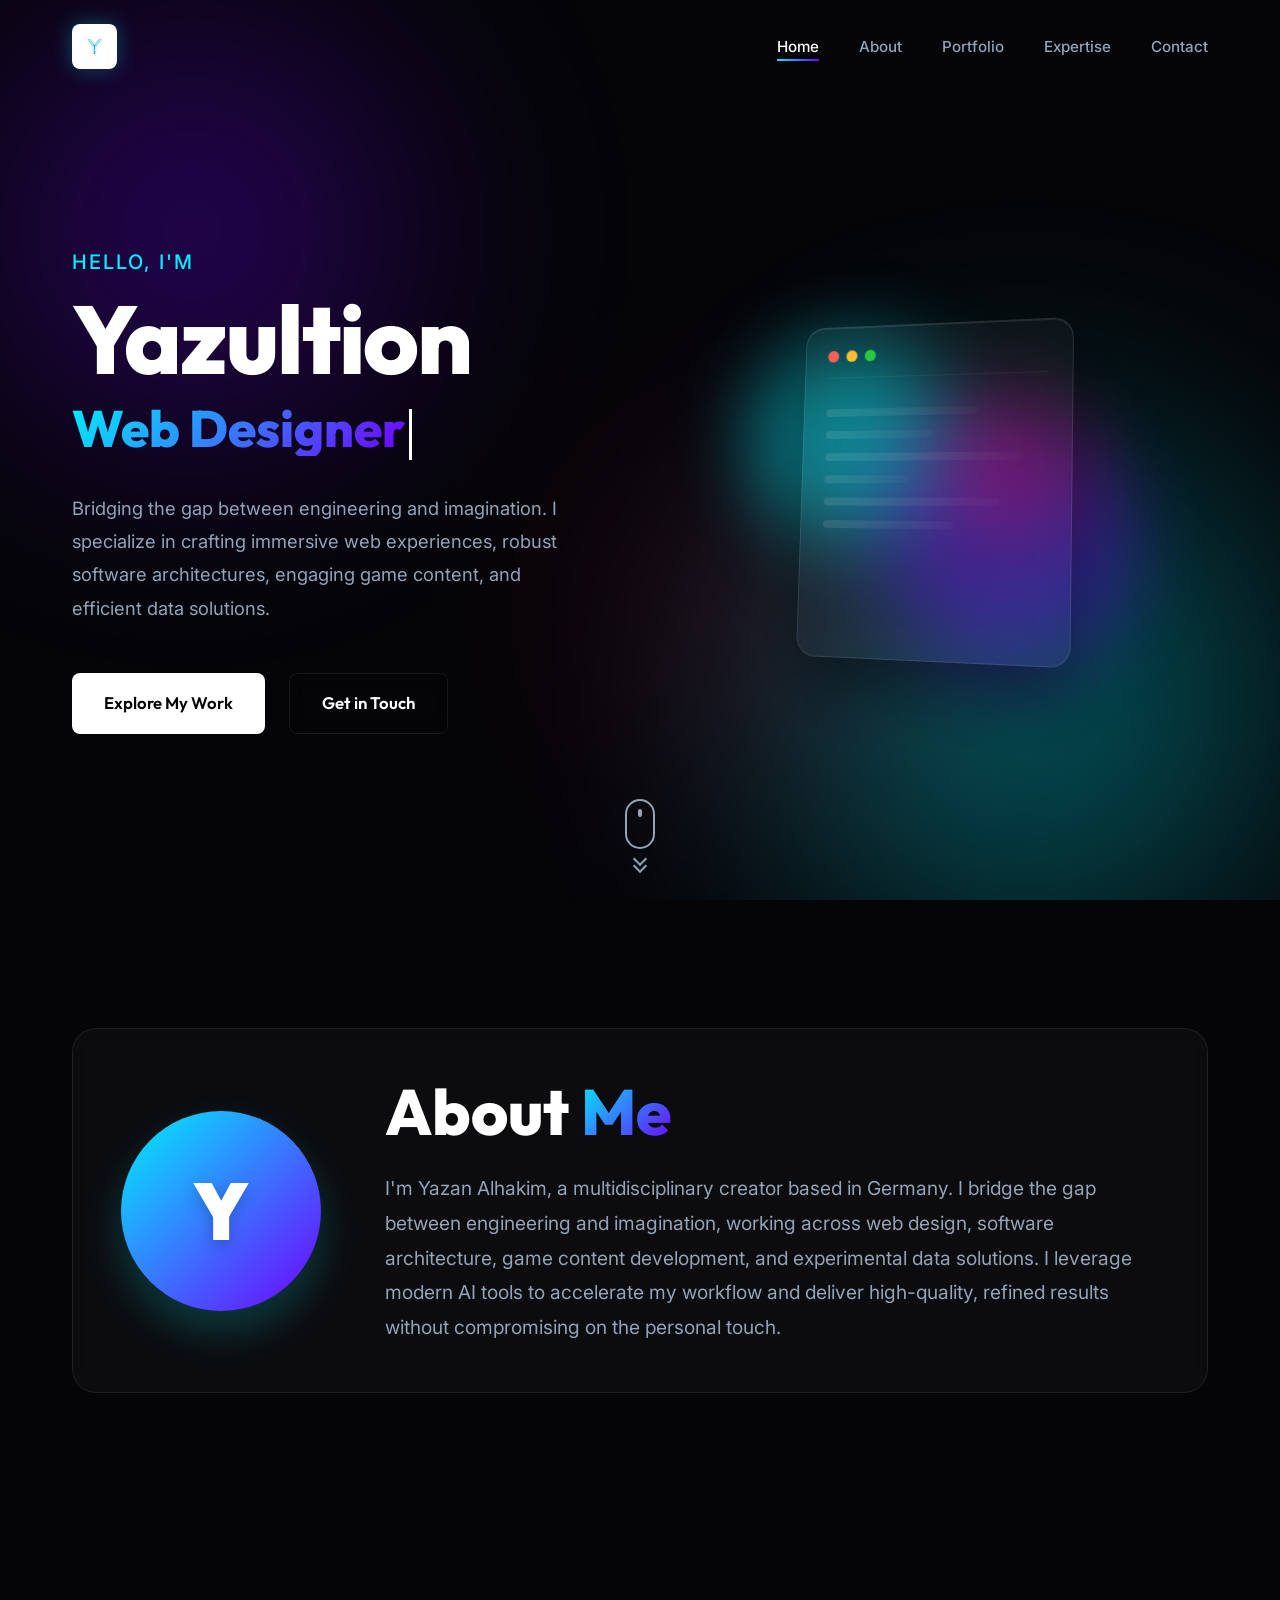
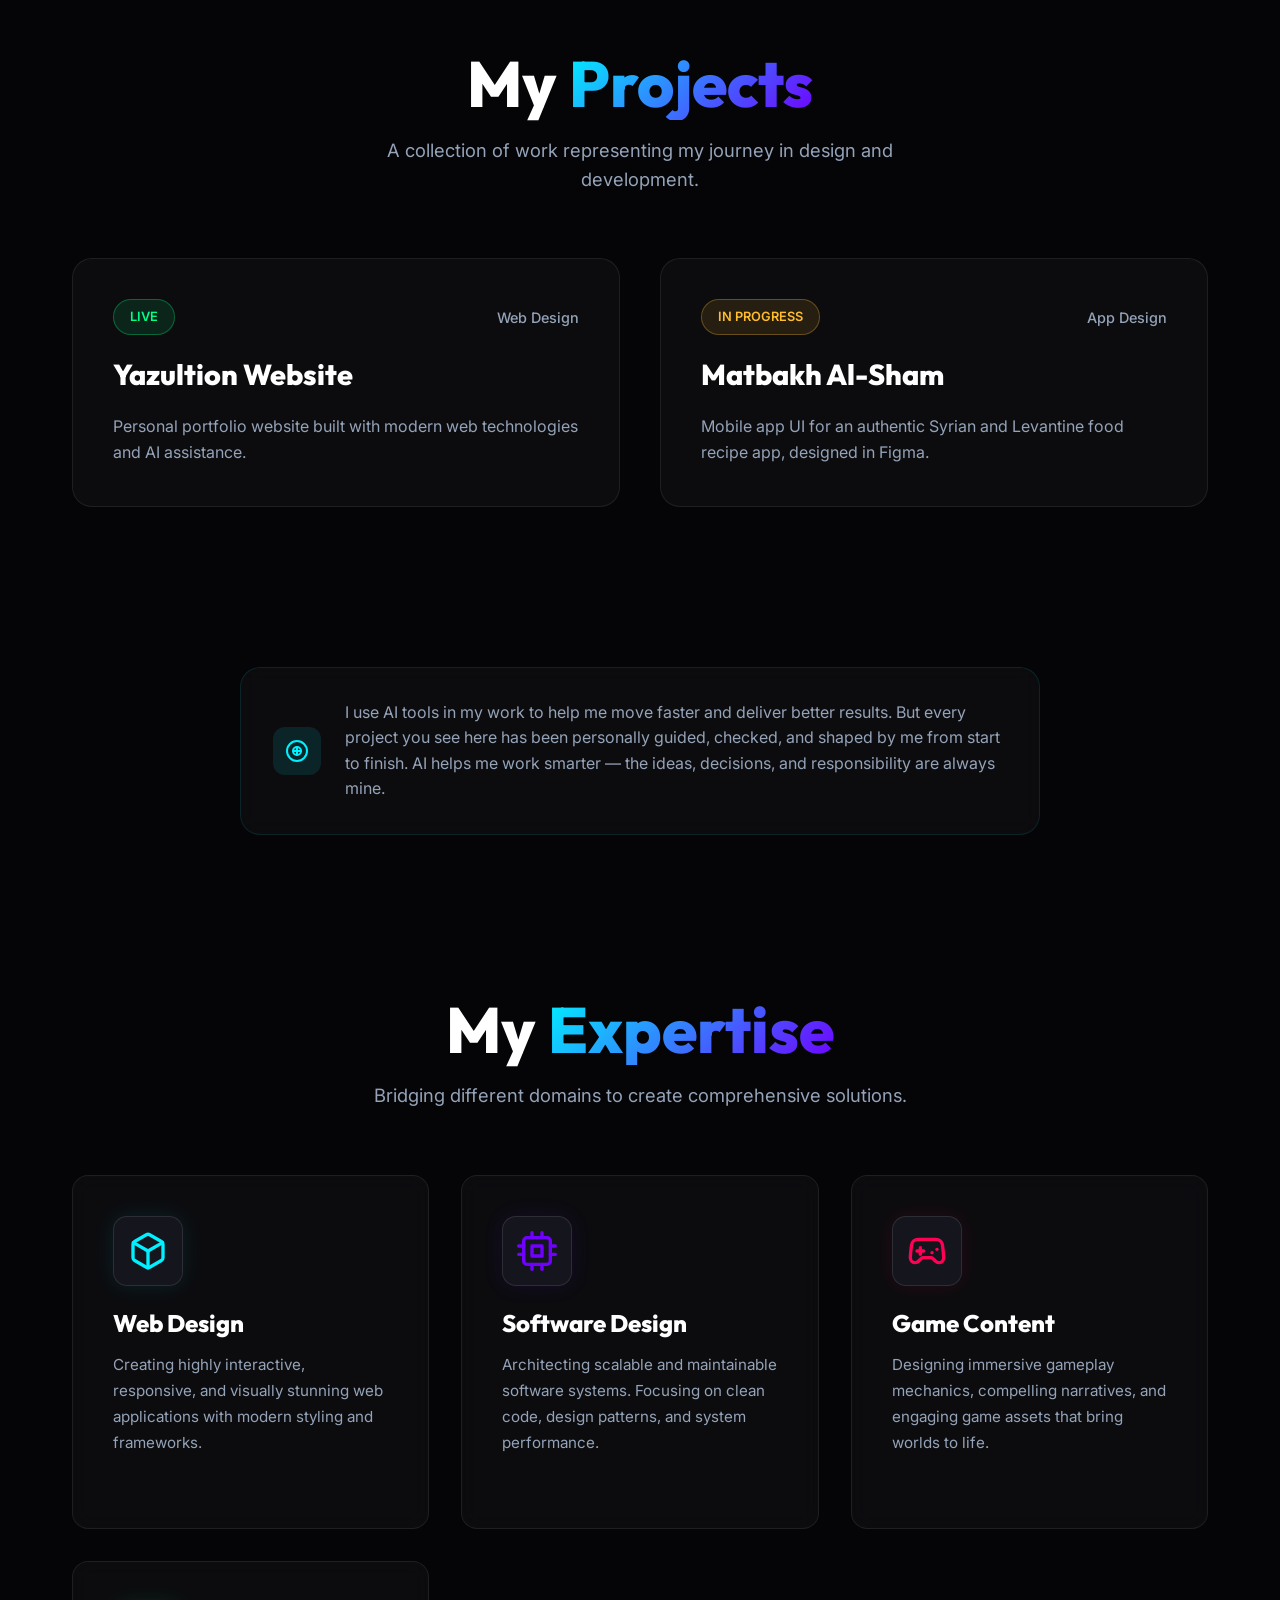
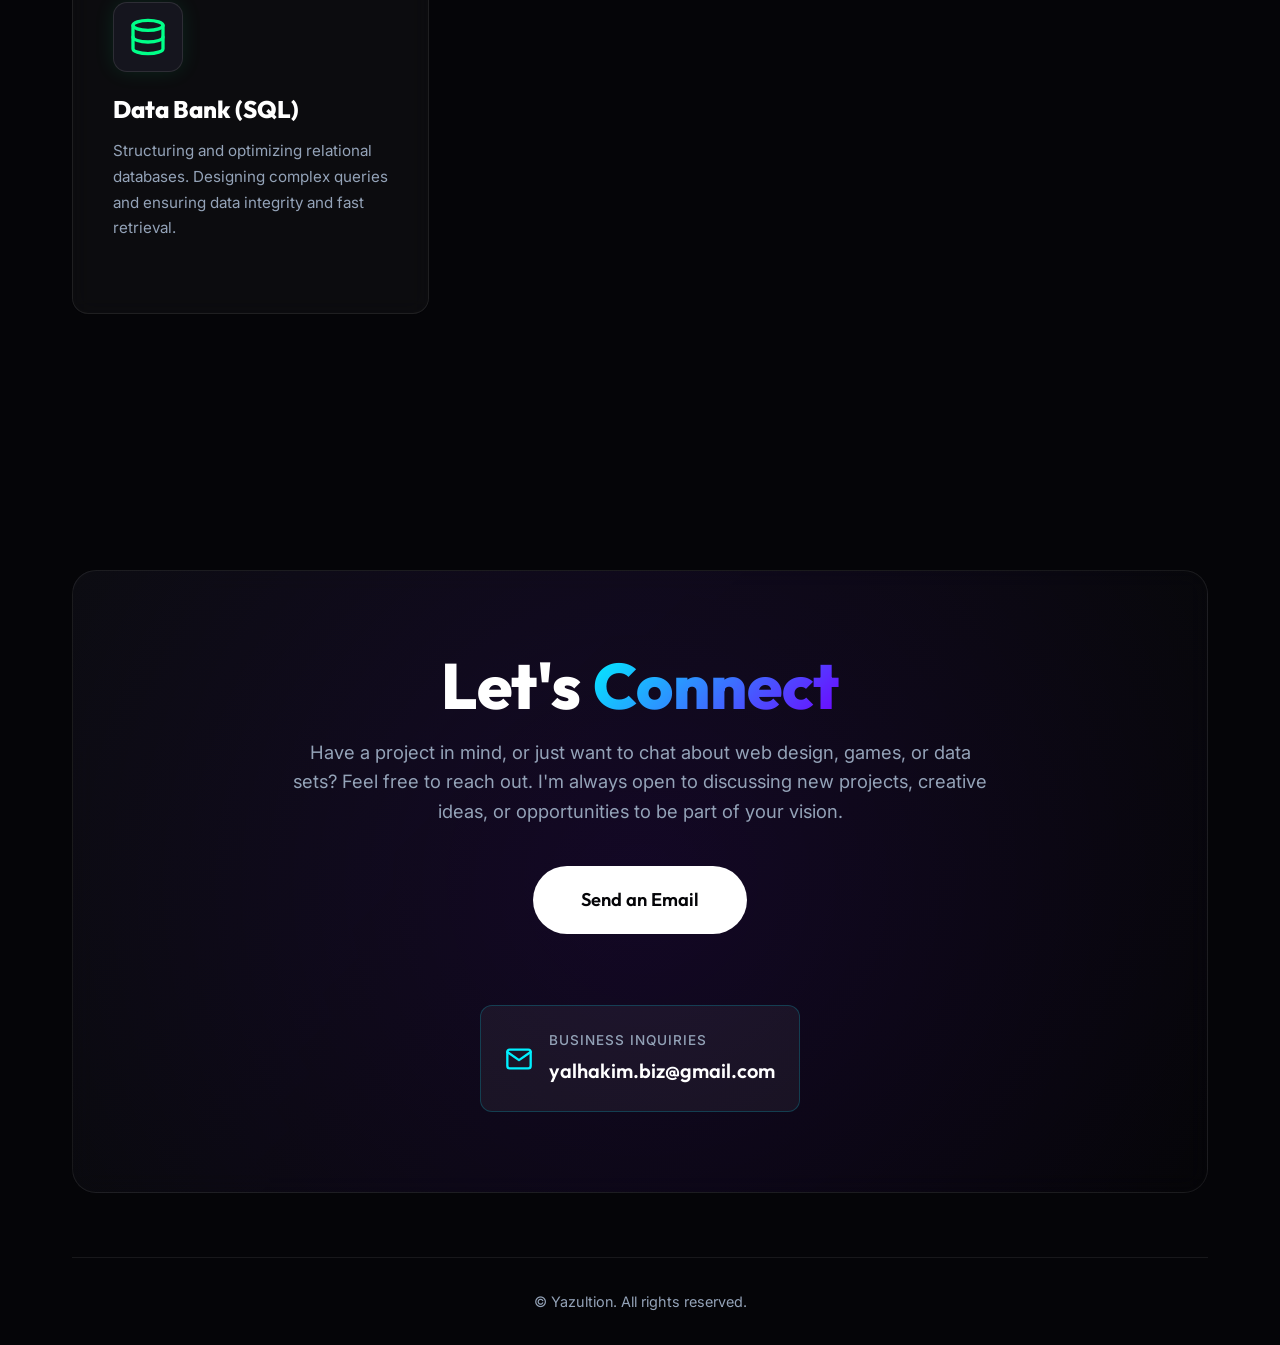
==== commit f64d0146: "update" ====
--- a/index.html
+++ b/index.html
@@ -37,6 +37,8 @@
             </a>
             <ul class="nav-links">
                 <li><a href="#home">Home</a></li>
+                <li><a href="#about">About</a></li>
+                <li><a href="#projects">Portfolio</a></li>
                 <li><a href="#expertise">Expertise</a></li>
                 <li><a href="#contact">Contact</a></li>
             </ul>
@@ -48,8 +50,7 @@
         <div class="hero-content">
             <p class="greeting">Hello, I'm</p>
             <h1 class="name">Yazultion</h1>
-            <h2 class="role">Multidisciplinary <br><span class="gradient-text typing-text"></span><span
-                    class="typing-cursor"></span></h2>
+            <h2 class="role"><span class="gradient-text typing-text"></span><span class="typing-cursor"></span></h2>
             <p class="bio">
                 Bridging the gap between engineering and imagination.
                 I specialize in crafting immersive web experiences, robust software architectures,
@@ -86,7 +87,7 @@
         </div>
 
         <!-- Scroll Indicator -->
-        <a href="#expertise" class="scroll-indicator">
+        <a href="#about" class="scroll-indicator">
             <div class="mouse">
                 <div class="wheel"></div>
             </div>
@@ -95,6 +96,55 @@
                 <span></span>
             </div>
         </a>
+    </section>
+
+    <!-- About Me Section -->
+    <section id="about" class="about-section fade-in">
+        <div class="about-container">
+            <div class="about-image">
+                <div class="stylized-y">Y</div>
+            </div>
+            <div class="about-content">
+                <h2 class="section-title">About <span class="gradient-text">Me</span></h2>
+                <p>
+                    I'm Yazan Alhakim, a multidisciplinary creator based in Germany.
+                    I bridge the gap between engineering and imagination, working across web design,
+                    software architecture, game content development, and experimental data solutions.
+                    I leverage modern AI tools to accelerate my workflow and deliver high-quality,
+                    refined results without compromising on the personal touch.
+                </p>
+            </div>
+        </div>
+    </section>
+
+    <!-- Portfolio / My Projects Section -->
+    <section id="projects" class="portfolio-section fade-in">
+        <div class="section-header">
+            <h2 class="section-title">My <span class="gradient-text">Projects</span></h2>
+            <p class="section-subtitle">A collection of work representing my journey in design and development.</p>
+        </div>
+
+        <div class="projects-grid">
+            <!-- Project Card 1 -->
+            <div class="project-card fade-in">
+                <div class="card-status">
+                    <span class="badge live">Live</span>
+                    <span class="tag">Web Design</span>
+                </div>
+                <h3>Yazultion Website</h3>
+                <p>Personal portfolio website built with modern web technologies and AI assistance.</p>
+            </div>
+
+            <!-- Project Card 2 -->
+            <div class="project-card fade-in">
+                <div class="card-status">
+                    <span class="badge in-progress">In Progress</span>
+                    <span class="tag">App Design</span>
+                </div>
+                <h3>Matbakh Al-Sham</h3>
+                <p>Mobile app UI for an authentic Syrian and Levantine food recipe app, designed in Figma.</p>
+            </div>
+        </div>
     </section>
 
     <!-- AI Usage Statement -->
@@ -126,7 +176,7 @@
 
         <div class="skills-grid">
             <!-- Web Design -->
-            <a href="web-design.html" class="skill-card hover-glow" style="text-decoration: none;"
+            <a href="web-design.html" class="skill-card hover-glow fade-in" style="text-decoration: none;"
                 data-color="var(--accent-1)" aria-label="Web Design Expertise">
                 <div class="card-icon">
                     <svg width="40" height="40" viewBox="0 0 24 24" fill="none" stroke="currentColor" stroke-width="2"
@@ -144,7 +194,7 @@
             </a>
 
             <!-- Software Design -->
-            <a href="software-design.html" class="skill-card hover-glow" style="text-decoration: none;"
+            <a href="software-design.html" class="skill-card hover-glow fade-in" style="text-decoration: none;"
                 data-color="var(--accent-2)" aria-label="Software Design Expertise">
                 <div class="card-icon">
                     <svg width="40" height="40" viewBox="0 0 24 24" fill="none" stroke="currentColor" stroke-width="2"
@@ -167,7 +217,7 @@
             </a>
 
             <!-- Game Content -->
-            <a href="game-content.html" class="skill-card hover-glow" style="text-decoration: none;"
+            <a href="game-content.html" class="skill-card hover-glow fade-in" style="text-decoration: none;"
                 data-color="var(--accent-3)" aria-label="Game Content Expertise">
                 <div class="card-icon">
                     <svg width="40" height="40" viewBox="0 0 24 24" fill="none" stroke="currentColor" stroke-width="2"
@@ -187,8 +237,8 @@
             </a>
 
             <!-- Data Bank (SQL) -->
-            <a href="data-bank.html" class="skill-card hover-glow" style="text-decoration: none;" data-color="#00ff88"
-                aria-label="Data Bank SQL Expertise">
+            <a href="data-bank.html" class="skill-card hover-glow fade-in" style="text-decoration: none;"
+                data-color="#00ff88" aria-label="Data Bank SQL Expertise">
                 <div class="card-icon">
                     <svg width="40" height="40" viewBox="0 0 24 24" fill="none" stroke="currentColor" stroke-width="2"
                         stroke-linecap="round" stroke-linejoin="round">
--- a/style.css
+++ b/style.css
@@ -164,6 +164,29 @@
 .fade-in.visible {
     opacity: 1;
     transform: translateY(0);
+}
+
+/* Typing Cursor */
+.typing-cursor {
+    display: inline-block;
+    width: 3px;
+    height: 1.2em;
+    background-color: var(--accent-1);
+    margin-left: 5px;
+    vertical-align: middle;
+    animation: blink 1s step-end infinite;
+}
+
+@keyframes blink {
+
+    from,
+    to {
+        background-color: transparent;
+    }
+
+    50% {
+        background-color: var(--accent-1);
+    }
 }
 
 /* =========================================
@@ -246,6 +269,14 @@
     color: var(--text-primary);
 }
 
+.nav-links a.active {
+    color: var(--text-primary);
+}
+
+.nav-links a.active::after {
+    width: 100%;
+}
+
 .nav-links a:hover::after {
     width: 100%;
 }
@@ -303,6 +334,7 @@
     background: transparent;
     color: var(--text-primary);
     border: 1px solid var(--surface-border);
+    -webkit-backdrop-filter: blur(10px);
     -webkit-backdrop-filter: blur(10px);
     backdrop-filter: blur(10px);
 }
@@ -716,6 +748,153 @@
     }
 }
 
+/* =========================================
+   About Me Section
+   ========================================= */
+.about-section {
+    padding: 8rem 2rem;
+    max-width: var(--container-width);
+    margin: 0 auto;
+    position: relative;
+    z-index: 10;
+}
+
+.about-container {
+    display: flex;
+    align-items: center;
+    gap: 4rem;
+    background: var(--surface-color);
+    border: 1px solid var(--surface-border);
+    border-radius: 24px;
+    padding: 3rem;
+    -webkit-backdrop-filter: blur(10px);
+    -webkit-backdrop-filter: blur(10px);
+    backdrop-filter: blur(10px);
+}
+
+.about-image {
+    flex-shrink: 0;
+}
+
+.stylized-y {
+    width: 200px;
+    height: 200px;
+    background: linear-gradient(135deg, var(--accent-1), var(--accent-2));
+    border-radius: 50%;
+    display: flex;
+    align-items: center;
+    justify-content: center;
+    font-family: var(--font-heading);
+    font-size: 5rem;
+    font-weight: 900;
+    color: white;
+    box-shadow: 0 20px 40px rgba(0, 240, 255, 0.2);
+    text-shadow: 0 5px 15px rgba(0, 0, 0, 0.2);
+}
+
+.about-content {
+    flex: 1;
+}
+
+.about-content .section-title {
+    text-align: left;
+    margin-bottom: 1.5rem;
+}
+
+.about-content p {
+    font-size: 1.2rem;
+    color: var(--text-secondary);
+    line-height: 1.8;
+}
+
+/* =========================================
+   Portfolio Section
+   ========================================= */
+.portfolio-section {
+    padding: 8rem 2rem;
+    max-width: var(--container-width);
+    margin: 0 auto;
+    position: relative;
+    z-index: 10;
+}
+
+.projects-grid {
+    display: grid;
+    grid-template-columns: repeat(auto-fit, minmax(350px, 1fr));
+    gap: 2.5rem;
+}
+
+.project-card {
+    background: var(--surface-color);
+    border: 1px solid var(--surface-border);
+    border-radius: 20px;
+    padding: 2.5rem;
+    transition: all 0.4s ease;
+    display: flex;
+    flex-direction: column;
+    gap: 1.5rem;
+}
+
+.project-card:hover {
+    transform: translateY(-10px);
+    border-color: var(--accent-1);
+    box-shadow: 0 20px 40px rgba(0, 0, 0, 0.4);
+}
+
+.card-status {
+    display: flex;
+    justify-content: space-between;
+    align-items: center;
+}
+
+.badge {
+    padding: 0.4rem 1rem;
+    border-radius: 20px;
+    font-size: 0.8rem;
+    font-weight: 600;
+    text-transform: uppercase;
+}
+
+.badge.live {
+    background: rgba(0, 255, 136, 0.1);
+    color: #00ff88;
+    border: 1px solid rgba(0, 255, 136, 0.3);
+}
+
+.badge.in-progress {
+    background: rgba(255, 189, 46, 0.1);
+    color: #ffbd2e;
+    border: 1px solid rgba(255, 189, 46, 0.3);
+}
+
+.tag {
+    color: var(--text-secondary);
+    font-size: 0.9rem;
+    font-weight: 500;
+}
+
+.project-card h3 {
+    font-size: 1.8rem;
+    color: var(--text-primary);
+}
+
+.project-card p {
+    color: var(--text-secondary);
+    line-height: 1.6;
+}
+
+@media (max-width: 992px) {
+    .about-container {
+        flex-direction: column;
+        text-align: center;
+        gap: 2rem;
+    }
+
+    .about-content .section-title {
+        text-align: center;
+    }
+}
+
 @media (max-width: 768px) {
     .nav-links {
         display: none;
@@ -773,6 +952,7 @@
     border: 1px solid var(--surface-border);
     border-radius: 16px;
     padding: 2.5rem;
+    -webkit-backdrop-filter: blur(10px);
     -webkit-backdrop-filter: blur(10px);
     backdrop-filter: blur(10px);
     transition: all 0.4s ease;
